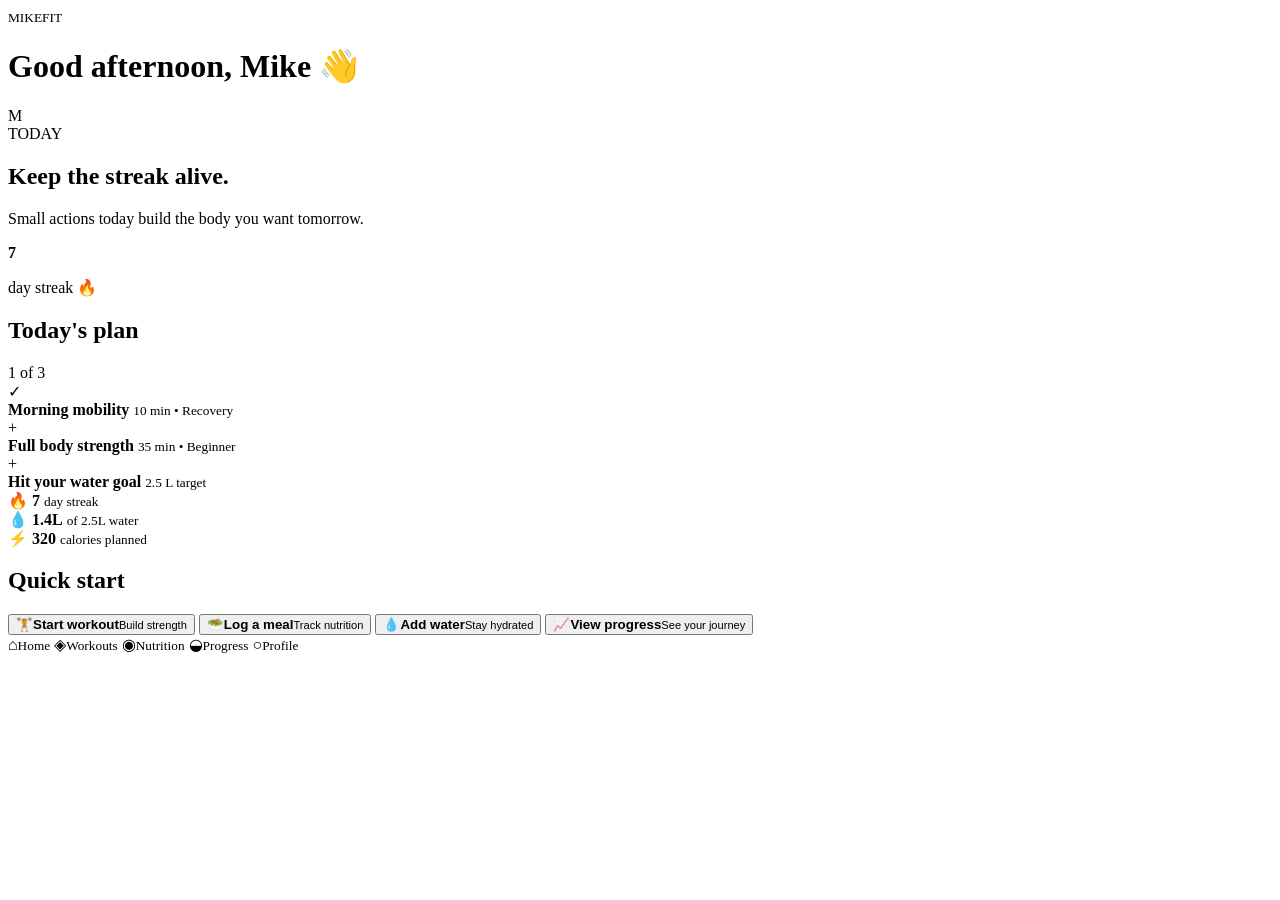
==== Index.html @ 70534136 "Index.html" ====
<!DOCTYPE html>
<html lang="en">
<head>
  <meta charset="UTF-8">
  <meta name="viewport" content="width=device-width, initial-scale=1.0">
  <title>Mikefit</title>
  <link rel="stylesheet" href="styles.css">
</head>

<body>
  <div class="app">
    <header>
      <div>
        <small>MIKEFIT</small>
        <h1>Good afternoon, Mike 👋</h1>
      </div>
      <div class="avatar">M</div>
    </header>

    <main>
      <section class="hero">
        <span>TODAY</span>
        <h2>Keep the streak alive.</h2>
        <p>Small actions today build the body you want tomorrow.</p>

        <div class="streak">
          <strong>7</strong>
          <p>day streak 🔥</p>
        </div>
      </section>

      <section>
        <div class="section-title">
          <h2>Today's plan</h2>
          <span>1 of 3</span>
        </div>

        <div class="task">
          <div class="check">✓</div>
          <div>
            <strong>Morning mobility</strong>
            <small>10 min • Recovery</small>
          </div>
        </div>

        <div class="task">
          <div class="check">+</div>
          <div>
            <strong>Full body strength</strong>
            <small>35 min • Beginner</small>
          </div>
        </div>

        <div class="task">
          <div class="check">+</div>
          <div>
            <strong>Hit your water goal</strong>
            <small>2.5 L target</small>
          </div>
        </div>
      </section>

      <section class="stats">
        <div>
          🔥
          <strong>7</strong>
          <small>day streak</small>
        </div>

        <div>
          💧
          <strong>1.4L</strong>
          <small>of 2.5L water</small>
        </div>

        <div>
          ⚡
          <strong>320</strong>
          <small>calories planned</small>
        </div>
      </section>

      <section>
        <h2>Quick start</h2>

        <div class="quick-grid">
          <button>🏋️<strong>Start workout</strong><small>Build strength</small></button>
          <button>🥗<strong>Log a meal</strong><small>Track nutrition</small></button>
          <button>💧<strong>Add water</strong><small>Stay hydrated</small></button>
          <button>📈<strong>View progress</strong><small>See your journey</small></button>
        </div>
      </section>
    </main>

    <nav>
      <a class="active">⌂<small>Home</small></a>
      <a>◈<small>Workouts</small></a>
      <a>◉<small>Nutrition</small></a>
      <a>◒<small>Progress</small></a>
      <a>○<small>Profile</small></a>
    </nav>
  </div>
</body>
          </html>
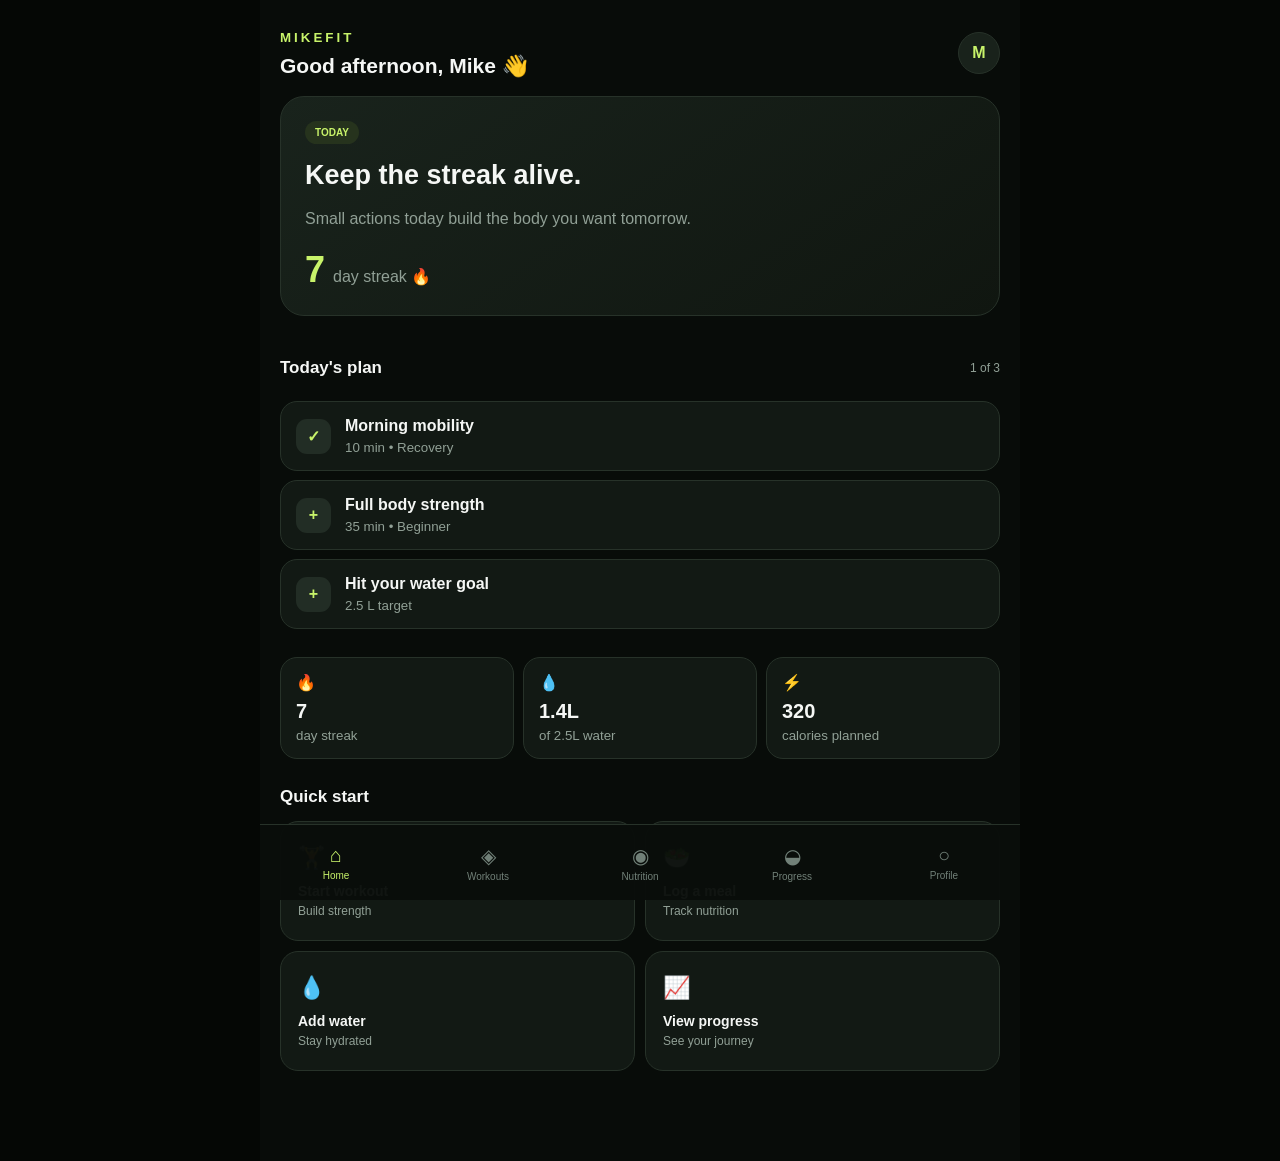
==== commit 904149a7: "index.html" ====
--- a/Index.html
+++ b/Index.html
@@ -100,5 +100,6 @@
       <a>○<small>Profile</small></a>
     </nav>
   </div>
+<script src="app.js"></script>
 </body>
-          </html>
+</html>
--- a/styles.css
+++ b/styles.css
@@ -0,0 +1,249 @@
+* {
+  box-sizing: border-box;
+}
+
+:root {
+  --bg: #080c09;
+  --card: #121914;
+  --card-light: #19221b;
+  --text: #f5f7f5;
+  --muted: #91a096;
+  --line: #273229;
+  --green: #c8f36a;
+}
+
+body {
+  margin: 0;
+  background: #050705;
+  color: var(--text);
+  font-family: Arial, sans-serif;
+}
+
+.app {
+  max-width: 760px;
+  min-height: 100vh;
+  margin: auto;
+  background: var(--bg);
+  padding-bottom: 90px;
+}
+
+header {
+  display: flex;
+  justify-content: space-between;
+  align-items: center;
+  padding: 28px 20px 18px;
+}
+
+header small {
+  color: var(--green);
+  font-weight: bold;
+  letter-spacing: 3px;
+}
+
+header h1 {
+  font-size: 21px;
+  margin: 8px 0 0;
+}
+
+.avatar {
+  width: 42px;
+  height: 42px;
+  border-radius: 50%;
+  display: grid;
+  place-items: center;
+  background: var(--card-light);
+  border: 1px solid var(--line);
+  color: var(--green);
+  font-weight: bold;
+}
+
+main {
+  padding: 0 20px;
+}
+
+.hero {
+  padding: 24px;
+  border: 1px solid var(--line);
+  border-radius: 24px;
+  background: linear-gradient(145deg, #19231c, #101610);
+  margin-bottom: 28px;
+}
+
+.hero > span {
+  display: inline-block;
+  background: #26331d;
+  color: var(--green);
+  padding: 6px 10px;
+  border-radius: 20px;
+  font-size: 10px;
+  font-weight: bold;
+}
+
+.hero h2 {
+  font-size: 27px;
+  margin: 16px 0 8px;
+}
+
+.hero p {
+  color: var(--muted);
+  line-height: 1.5;
+}
+
+.streak {
+  display: flex;
+  align-items: baseline;
+  gap: 8px;
+  margin-top: 18px;
+}
+
+.streak strong {
+  color: var(--green);
+  font-size: 36px;
+}
+
+.streak p {
+  margin: 0;
+}
+
+.section-title {
+  display: flex;
+  justify-content: space-between;
+  align-items: center;
+}
+
+.section-title span {
+  color: var(--muted);
+  font-size: 12px;
+}
+
+section h2 {
+  font-size: 17px;
+}
+
+.task {
+  display: flex;
+  align-items: center;
+  gap: 14px;
+  background: var(--card);
+  border: 1px solid var(--line);
+  border-radius: 17px;
+  padding: 15px;
+  margin: 9px 0;
+}
+
+.task strong {
+  display: block;
+}
+
+.task small {
+  display: block;
+  color: var(--muted);
+  margin-top: 5px;
+}
+
+.check {
+  width: 35px;
+  height: 35px;
+  display: grid;
+  place-items: center;
+  border-radius: 11px;
+  background: #222d25;
+  color: var(--green);
+  font-weight: bold;
+}
+
+.stats {
+  display: grid;
+  grid-template-columns: repeat(3, 1fr);
+  gap: 9px;
+  margin: 28px 0;
+}
+
+.stats div {
+  background: var(--card);
+  border: 1px solid var(--line);
+  border-radius: 17px;
+  padding: 15px;
+}
+
+.stats strong {
+  display: block;
+  font-size: 20px;
+  margin-top: 8px;
+}
+
+.stats small {
+  display: block;
+  color: var(--muted);
+  margin-top: 5px;
+}
+
+.quick-grid {
+  display: grid;
+  grid-template-columns: 1fr 1fr;
+  gap: 10px;
+}
+
+.quick-grid button {
+  min-height: 120px;
+  text-align: left;
+  padding: 17px;
+  color: var(--text);
+  background: var(--card);
+  border: 1px solid var(--line);
+  border-radius: 18px;
+  font-size: 22px;
+}
+
+.quick-grid strong {
+  display: block;
+  font-size: 14px;
+  margin-top: 12px;
+}
+
+.quick-grid small {
+  display: block;
+  color: var(--muted);
+  font-size: 12px;
+  margin-top: 5px;
+}
+
+nav {
+  position: fixed;
+  bottom: 0;
+  left: 50%;
+  transform: translateX(-50%);
+  width: min(760px, 100%);
+  height: 76px;
+  display: grid;
+  grid-template-columns: repeat(5, 1fr);
+  background: rgba(10, 14, 11, 0.97);
+  border-top: 1px solid var(--line);
+}
+
+nav a {
+  display: grid;
+  place-items: center;
+  align-content: center;
+  gap: 3px;
+  color: #718078;
+  font-size: 20px;
+}
+
+nav a small {
+  font-size: 10px;
+}
+
+nav .active {
+  color: var(--green);
+}
+
+@media (max-width: 420px) {
+  .hero h2 {
+    font-size: 24px;
+  }
+
+  .stats div {
+    padding: 12px;
+  }
+}
